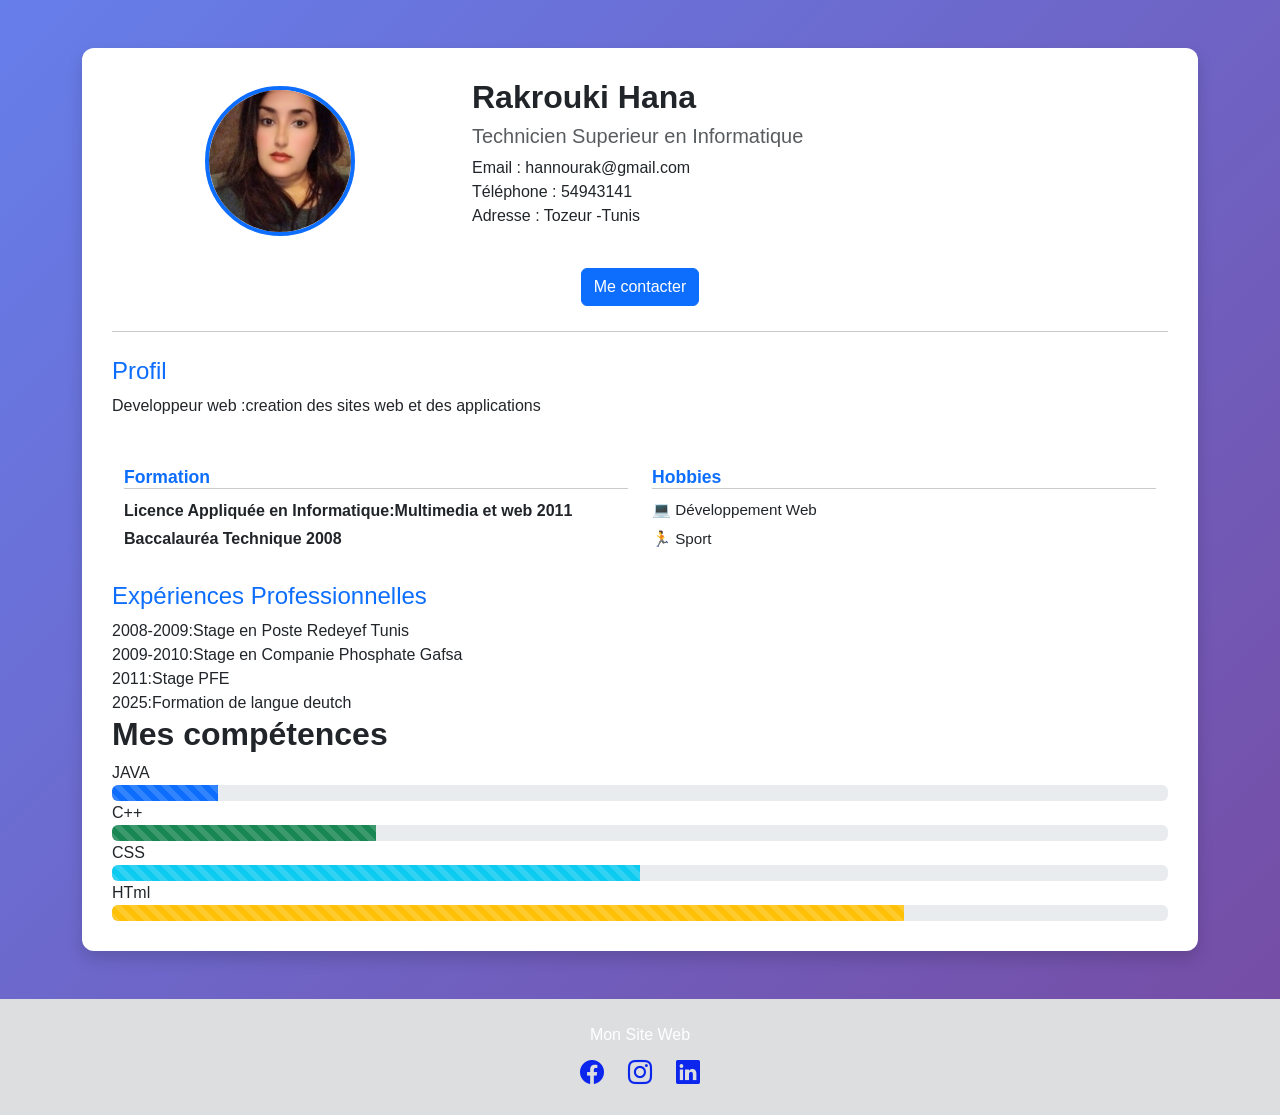
==== index.html @ 50c12f1c "version1" ====
<!DOCTYPE html>
<html lang="fr">
<head>
    <meta charset="UTF-8">
    <title>CV </title>

    <!-- Bootstrap -->
    <link href="https://cdn.jsdelivr.net/npm/bootstrap@5.3.2/dist/css/bootstrap.min.css" rel="stylesheet">
    <link rel="stylesheet" href="style.css">
    <!-- Bootstrap Icons (pour les icônes réseaux sociaux) -->
    <link href="https://cdn.jsdelivr.net/npm/bootstrap-icons/font/bootstrap-icons.css" rel="stylesheet">


</head>
<body>

<div class="container mt-5 mb-5">
    <div class="cv-card shadow">

        <!-- Header -->
        <div class="row align-items-center">
            <div class="col-md-4 text-center">
                <img src="01.jpeg" alt="Photo" class="profile-img">
            </div>
            <div class="col-md-8">
                <h2>Rakrouki Hana</h2>
                <h5 class="text-muted">Technicien Superieur en Informatique</h5>
                <p>Email : hannourak@gmail.com<br>
                   Téléphone : 54943141<br>
                   Adresse : Tozeur -Tunis
                </p>
            </div>
        </div>
        <!-- Bouton contact -->
        <div class="text-center mt-4">
            <a href="contact.html" class="btn btn-primary">
                Me contacter
            </a>
        </div>


        <hr>

        <!-- Profil -->
        <h4>Profil</h4>
        <p>
            Developpeur web :creation des sites web et des applications 
        </p>
<div class="container mt-4">
  <div class="row">
    
    <!-- FORMATION -->
    <div class="col-md-6">
      <h4 class="section-title">Formation</h4>
      
      <p class="mb-1 fw-semibold">Licence Appliquée en Informatique:Multimedia et web 2011 </p>
      <p class="mb-1 fw-semibold">Baccalauréa Technique 2008</p>
    </div>

    <!-- HOBBIES -->
    <div class="col-md-6">
      
         <h4 class="section-title">Hobbies</h4>
  <ul class="hobbies-list">
    <li>💻 Développement Web</li>
    <li>🏃 Sport</li>
  </ul>
        
    </div>

  </div>
</div>

        <!-- Expérience -->
        <h4>Expériences Professionnelles</h4>
        <div class="exp">
            <li class="list-group-item">2008-2009:Stage en Poste Redeyef Tunis</li>
            <li class="list-group-item">2009-2010:Stage en Companie Phosphate Gafsa </li>
            <li class="list-group-item">2011:Stage PFE</li>
            <li class="list-group-item">2025:Formation de langue deutch </li>
        </div>

        <!-- Compétences -->
        <section class="Mes compétences ">
        <h2>Mes compétences </h2>
        JAVA<div class="progress" role="progressbar" aria-label="Default striped example" aria-valuenow="10"
            aria-valuemin="0" aria-valuemax="100">
            <div class="progress-bar progress-bar-striped" style="width: 10%"></div>
        </div>
        C++<div class="progress" role="progressbar" aria-label="Success striped example" aria-valuenow="25"
            aria-valuemin="0" aria-valuemax="100">
            <div class="progress-bar progress-bar-striped bg-success" style="width: 25%"></div>
        </div>
        CSS<div class="progress" role="progressbar" aria-label="Info striped example" aria-valuenow="50"
            aria-valuemin="0" aria-valuemax="100">
            <div class="progress-bar progress-bar-striped bg-info" style="width: 50%"></div>
        </div>
        HTml<div class="progress" role="progressbar" aria-label="Warning striped example" aria-valuenow="75"
            aria-valuemin="0" aria-valuemax="100">
            <div class="progress-bar progress-bar-striped bg-warning" style="width: 75%"></div>
        </div>

        </div>
    </section>

    
  
</div>
            

    </div>
</div>
 <!-- Footer -->
  
    <footer class="py-4 mt-5">
        <title>Footer Bootstrap</title>
        <div class="container text-center">
            <p class="mb-2">Mon Site Web</p>

            <div class="social-icons">
                <a href="https://facebook.com" target="_blank"><i class="bi bi-facebook"></i></a>
                <a href="https://instagram.com" target="_blank"><i class="bi bi-instagram"></i></a>
                <a href="https://linkedin.com" target="_blank"><i class="bi bi-linkedin"></i></a>
            </div>
        </div>
    </footer>


</body>
</html>
---- style.css ----
body {
     background: linear-gradient(135deg, #667eea, #764ba2);
    font-family: 'Segoe UI', Tahoma, sans-serif;
}

.cv-card {
    background: #ffffff;
    border-radius: 12px;
    padding: 30px;
}

.profile-img {
    width: 150px;
    height: 150px;
    object-fit: cover;
    border-radius: 50%;
    border: 4px solid #0d6efd;
}

h2 {
    font-weight: bold;
}

h4 {
    color: #0d6efd;
    margin-top: 25px;
}

hr {
    margin: 25px 0;
}
.section-title {
  font-size: 1.1rem;
  font-weight: 600;
  border-bottom: 1px solid #ccc;
  margin-bottom: 10px;
}

.hobbies-list {
  list-style: none;
  padding: 0;
  margin: 0;
}

.hobbies-list li {
  font-size: 0.95rem;
  margin-bottom: 6px;
}
.section-title {
  font-size: 1.1rem;
  font-weight: 600;
  border-bottom: 1px solid #ccc;
  margin-bottom: 10px;
}
        footer {
            background-color: #dddedf;
            color: #fff;
        }
        footer a {
            color: #2b2c2d;
            text-decoration: none;
        }
        footer a:hover {
            color: #3607ee;
        }
        .social-icons i {
          color: #0c26ee;
            font-size: 1.5rem;
            margin: 0 10px;
        }
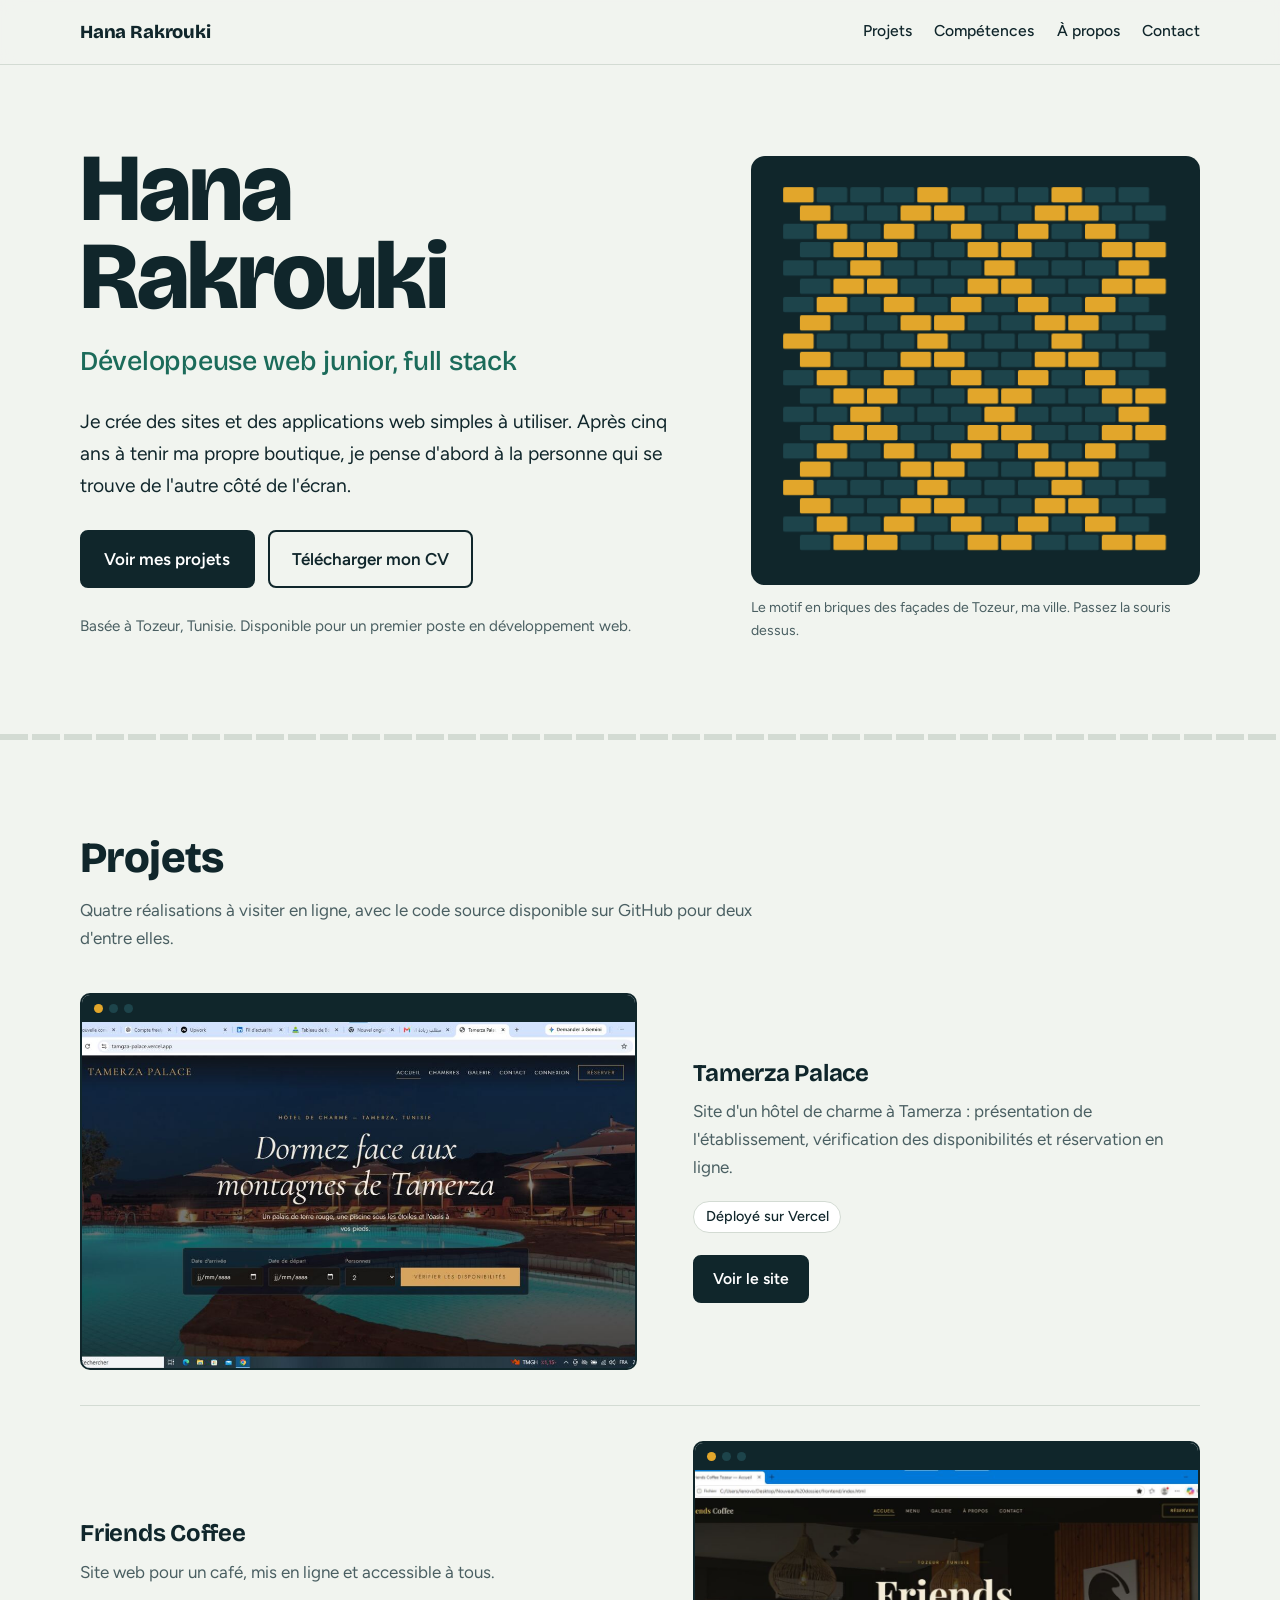
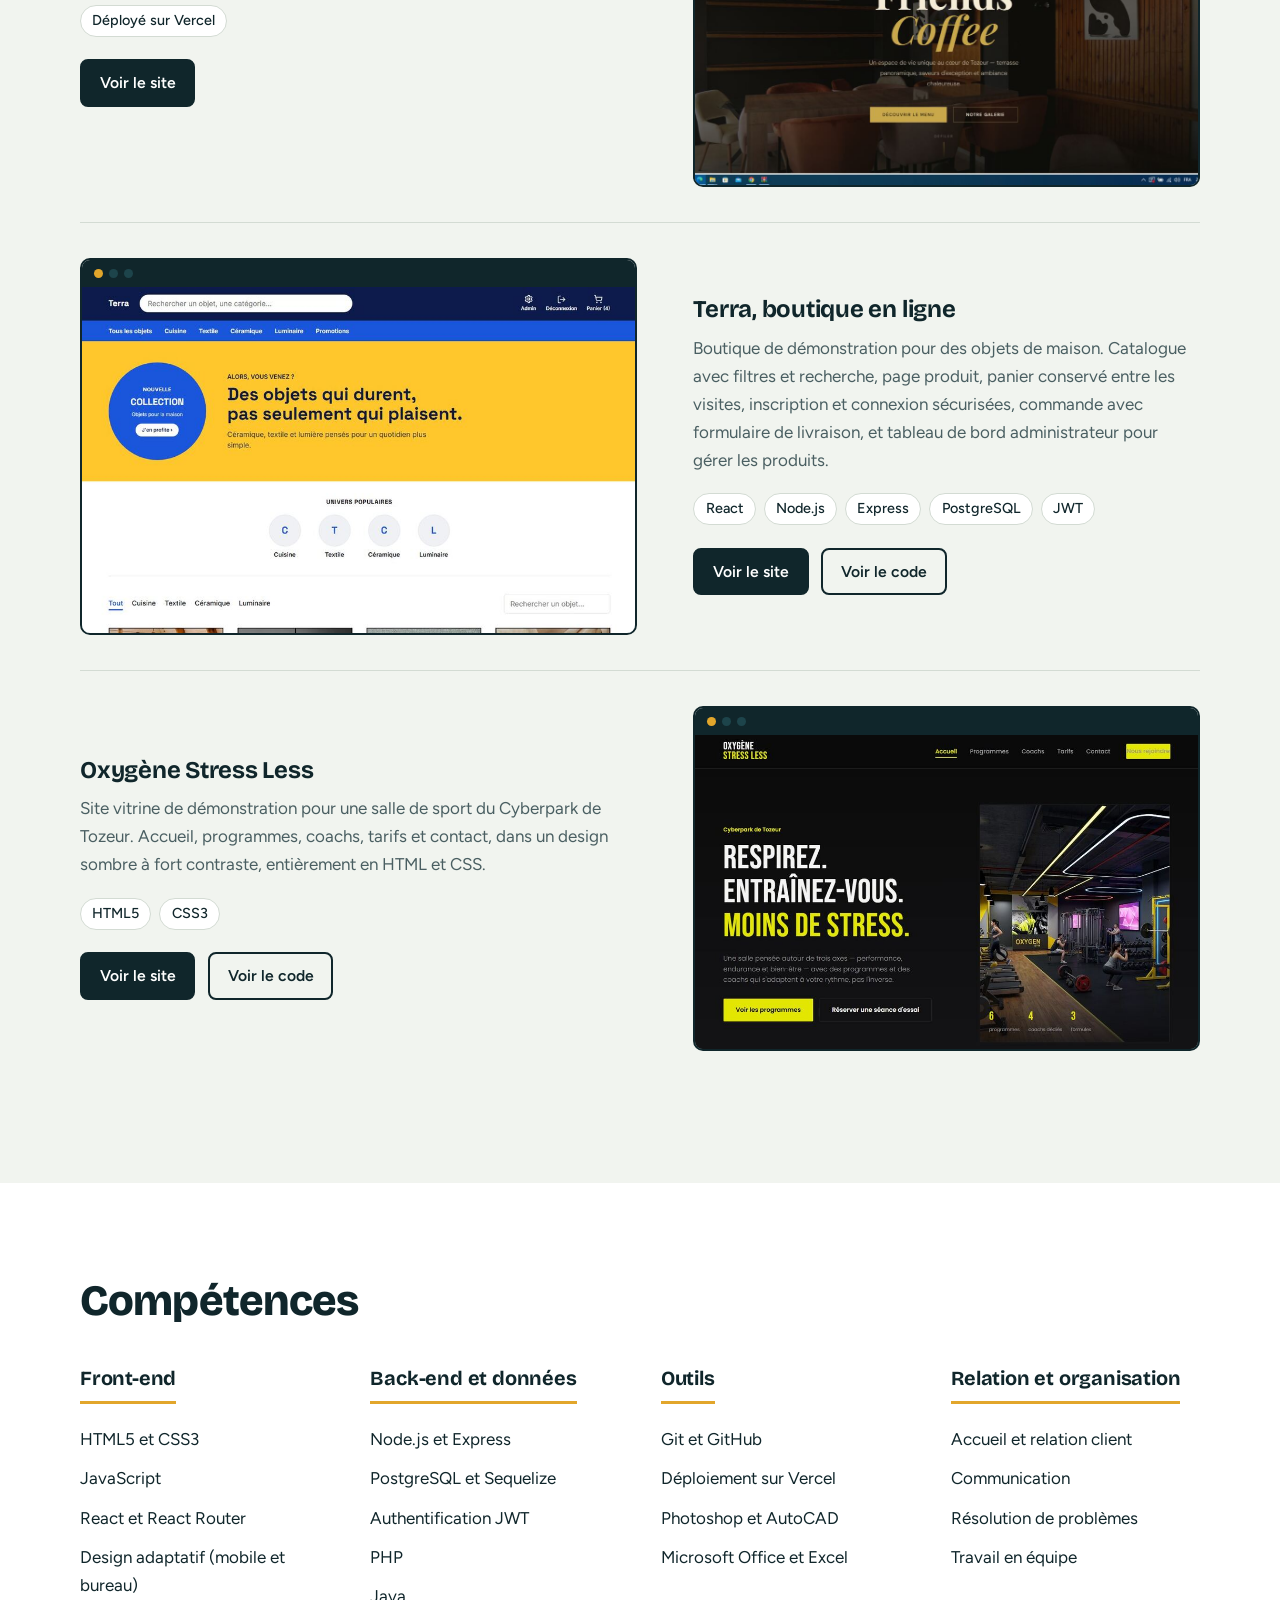
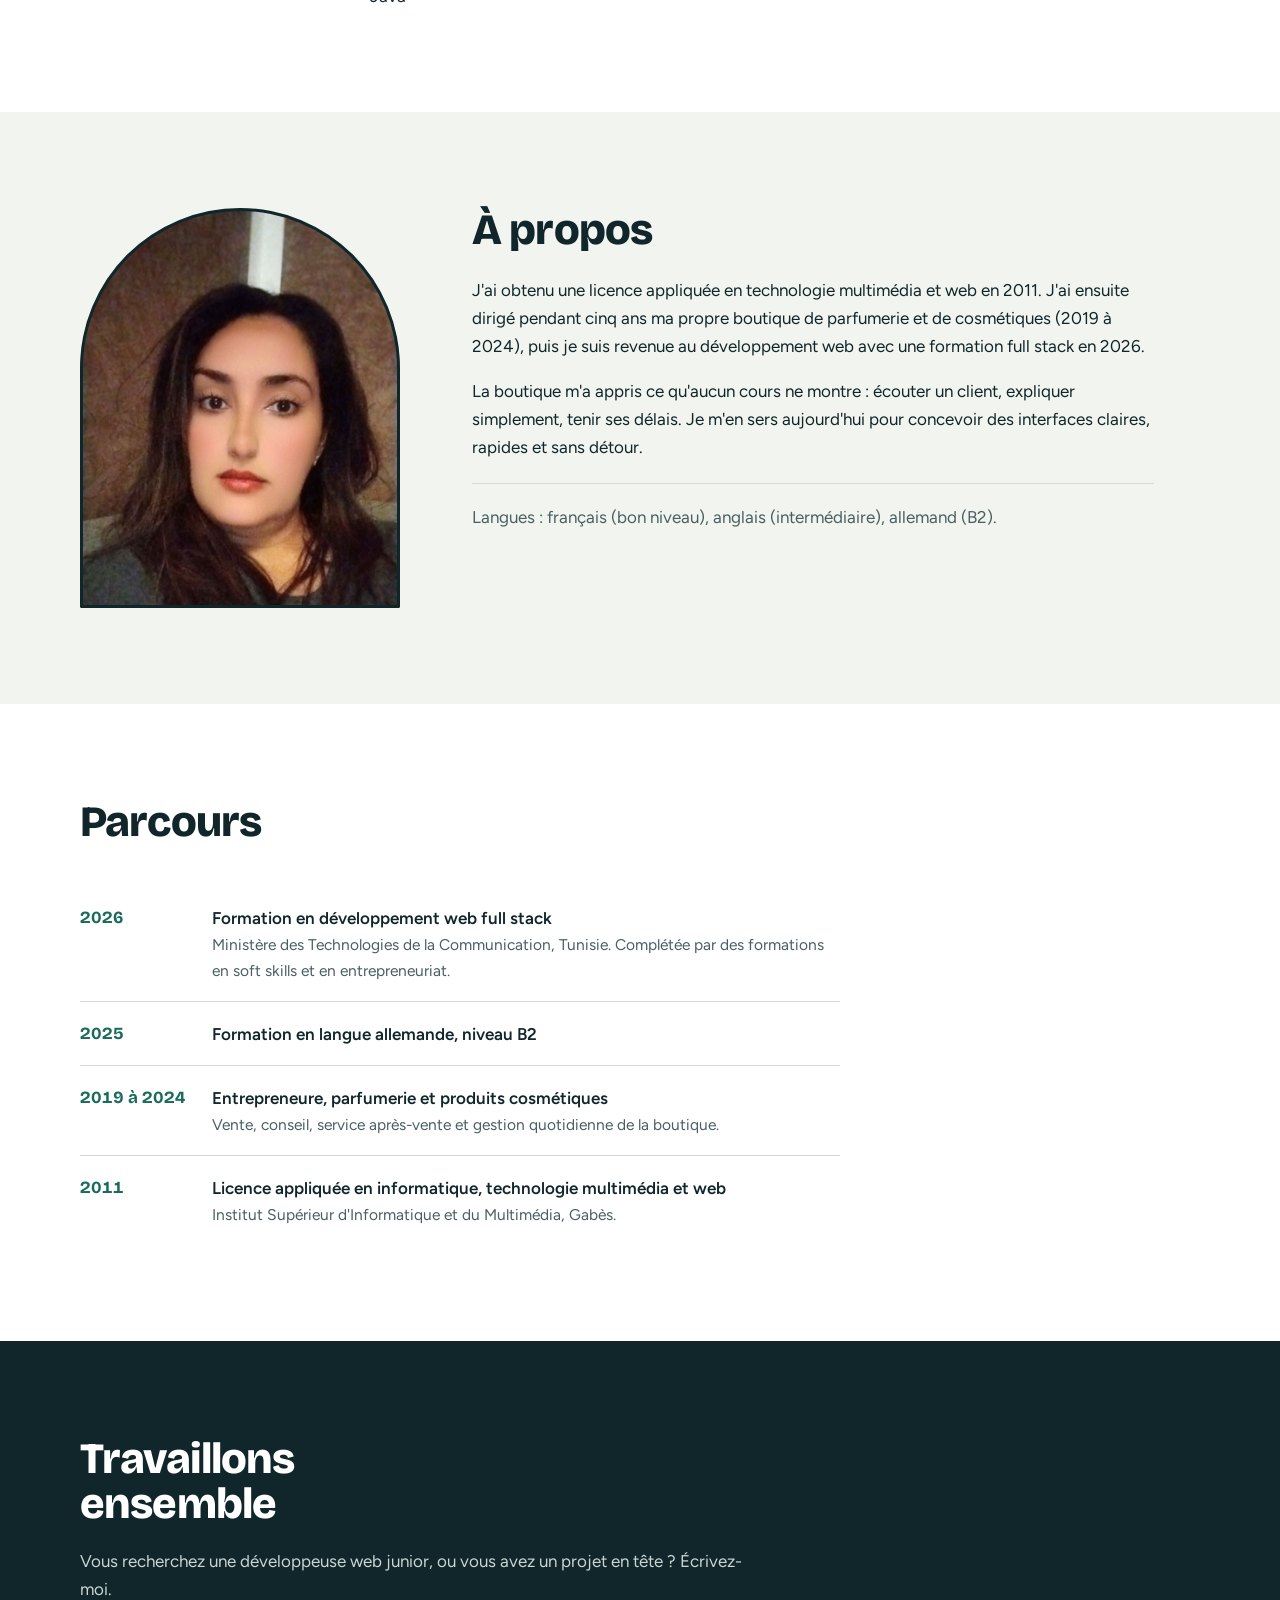
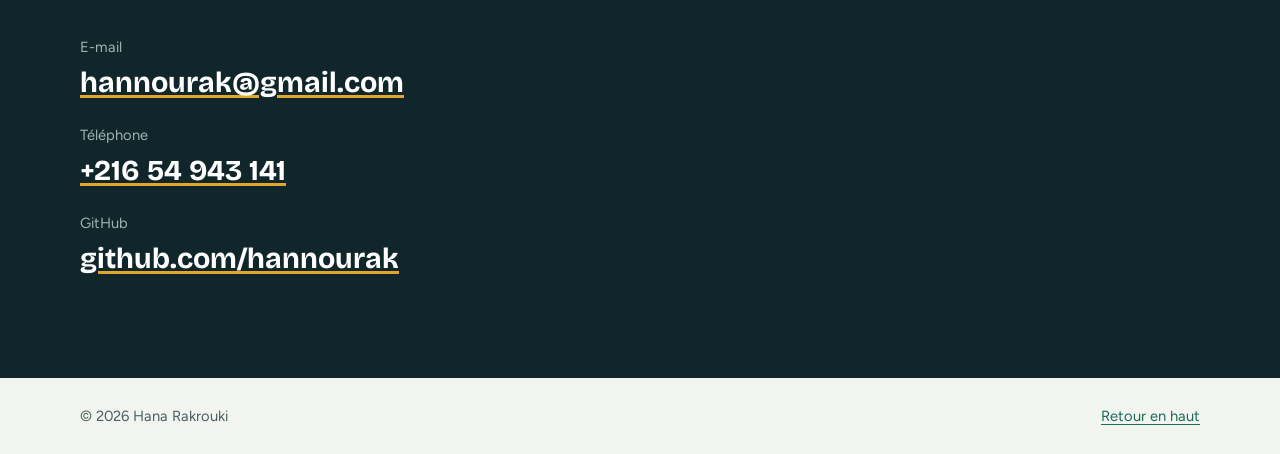
==== commit 2747535b: "Portfolio : hana rakrouki" ====
--- a/index.html
+++ b/index.html
@@ -1,130 +1,715 @@
 <!DOCTYPE html>
 <html lang="fr">
 <head>
-    <meta charset="UTF-8">
-    <title>CV </title>
-
-    <!-- Bootstrap -->
-    <link href="https://cdn.jsdelivr.net/npm/bootstrap@5.3.2/dist/css/bootstrap.min.css" rel="stylesheet">
-    <link rel="stylesheet" href="style.css">
-    <!-- Bootstrap Icons (pour les icônes réseaux sociaux) -->
-    <link href="https://cdn.jsdelivr.net/npm/bootstrap-icons/font/bootstrap-icons.css" rel="stylesheet">
-
-
+<meta charset="UTF-8">
+<meta name="viewport" content="width=device-width, initial-scale=1">
+<title>Hana Rakrouki, développeuse web junior full stack</title>
+<meta name="description" content="Portfolio de Hana Rakrouki, développeuse web junior full stack basée à Tozeur (Tunisie). Projets, compétences et contact.">
+<link rel="icon" href="data:image/svg+xml,%3Csvg xmlns='http://www.w3.org/2000/svg' viewBox='0 0 32 32'%3E%3Crect width='32' height='32' rx='6' fill='%2310262B'/%3E%3Crect x='4' y='6' width='11' height='6' fill='%23E2A62B'/%3E%3Crect x='17' y='6' width='11' height='6' fill='%231D444B'/%3E%3Crect x='10' y='14' width='11' height='6' fill='%231D444B'/%3E%3Crect x='4' y='22' width='11' height='6' fill='%231D444B'/%3E%3Crect x='17' y='22' width='11' height='6' fill='%23E2A62B'/%3E%3C/svg%3E">
+
+<link rel="preconnect" href="https://fonts.googleapis.com">
+<link rel="preconnect" href="https://fonts.gstatic.com" crossorigin>
+<link href="https://fonts.googleapis.com/css2?family=Bricolage+Grotesque:opsz,wght@12..96,500;12..96,700;12..96,800&family=Figtree:wght@400;500;600&display=swap" rel="stylesheet">
+
+<style>
+  :root {
+    --bg: #F1F4EF;
+    --surface: #FFFFFF;
+    --ink: #10262B;
+    --muted: #4A5F62;
+    --line: #D3DBD3;
+    --palm: #1B6B5A;
+    --palm-dark: #14503F;
+    --date: #E2A62B;
+    --brick: #1D444B;
+    --font-display: "Bricolage Grotesque", "Trebuchet MS", system-ui, sans-serif;
+    --font-body: "Figtree", system-ui, -apple-system, "Segoe UI", sans-serif;
+  }
+
+  *, *::before, *::after { box-sizing: border-box; }
+  html { scroll-behavior: smooth; scroll-padding-top: 76px; }
+  body {
+    margin: 0;
+    background: var(--bg);
+    color: var(--ink);
+    font-family: var(--font-body);
+    font-size: 1.0625rem;
+    line-height: 1.65;
+    -webkit-font-smoothing: antialiased;
+  }
+  img { max-width: 100%; display: block; }
+  a { color: var(--palm); text-underline-offset: 3px; }
+  a:hover { color: var(--palm-dark); }
+  :focus-visible { outline: 3px solid var(--date); outline-offset: 3px; border-radius: 4px; }
+
+  h1, h2, h3 { font-family: var(--font-display); line-height: 1.05; margin: 0; letter-spacing: -0.02em; }
+  h2 { font-size: clamp(1.9rem, 4vw, 2.7rem); font-weight: 800; }
+  h3 { font-size: 1.5rem; font-weight: 700; letter-spacing: -0.01em; }
+  p { margin: 0 0 1em; max-width: 62ch; }
+
+  .wrap { width: min(1120px, 100% - 2.5rem); margin-inline: auto; }
+  section { padding-block: clamp(3.5rem, 8vw, 6rem); }
+
+  /* Séparateur en rangée de briques */
+  .course {
+    height: 6px;
+    background: repeating-linear-gradient(90deg, var(--line) 0 28px, transparent 28px 32px);
+  }
+
+  /* ---------- En-tête ---------- */
+  .site-header {
+    position: sticky; top: 0; z-index: 10;
+    background: rgba(241, 244, 239, 0.92);
+    backdrop-filter: blur(8px);
+    border-bottom: 1px solid var(--line);
+  }
+  .site-header .wrap {
+    display: flex; align-items: center; justify-content: space-between;
+    gap: 1rem; min-height: 64px; flex-wrap: wrap; padding-block: .4rem;
+  }
+  .brand {
+    font-family: var(--font-display); font-weight: 800; font-size: 1.15rem;
+    color: var(--ink); text-decoration: none; letter-spacing: -0.01em;
+  }
+  .site-nav { display: flex; gap: 1.4rem; flex-wrap: wrap; }
+  .site-nav a { color: var(--ink); text-decoration: none; font-weight: 500; font-size: .98rem; padding-block: .3rem; border-bottom: 2px solid transparent; }
+  .site-nav a:hover { border-bottom-color: var(--date); color: var(--ink); }
+
+  /* ---------- Hero ---------- */
+  .hero { padding-block: clamp(2.5rem, 7vw, 5rem); }
+  .hero .wrap {
+    display: grid; gap: 2.5rem; align-items: center;
+    grid-template-columns: 1fr;
+  }
+  @media (min-width: 900px) {
+    .hero .wrap { grid-template-columns: 1.15fr 0.85fr; gap: 4rem; }
+  }
+  .hero h1 { font-size: clamp(3rem, 8.5vw, 6rem); font-weight: 800; line-height: .92; }
+  .hero .role {
+    font-family: var(--font-display); font-weight: 500;
+    font-size: clamp(1.25rem, 2.6vw, 1.7rem); color: var(--palm);
+    margin: 1.1rem 0 1.4rem; letter-spacing: -0.01em;
+  }
+  .hero .pitch { font-size: 1.2rem; max-width: 34em; }
+  .cta-row { display: flex; flex-wrap: wrap; gap: .8rem; margin-top: 1.8rem; }
+  .btn {
+    display: inline-block; font-weight: 600; text-decoration: none;
+    padding: .8rem 1.4rem; border-radius: 8px; border: 2px solid var(--ink);
+    transition: background-color .15s, color .15s, border-color .15s;
+  }
+  .btn-primary { background: var(--ink); color: #fff; }
+  .btn-primary:hover { background: var(--palm-dark); border-color: var(--palm-dark); color: #fff; }
+  .btn-ghost { color: var(--ink); background: transparent; }
+  .btn-ghost:hover { background: var(--ink); color: #fff; }
+  .hero-note { margin-top: 1.6rem; font-size: .95rem; color: var(--muted); }
+
+  .bricks { margin: 0; }
+  .bricks-panel {
+    background: var(--ink); border-radius: 14px; padding: clamp(.8rem, 2vw, 1.4rem);
+  }
+  .bricks svg { width: 100%; height: auto; display: block; }
+  .bricks .b {
+    fill: var(--brick);
+    opacity: 0;
+    animation: lay .45s ease-out forwards;
+    animation-delay: calc(var(--d) * 26ms);
+    transform-box: fill-box;
+    transition: transform .18s ease, fill .18s ease;
+  }
+  .bricks .b.r { fill: var(--date); }
+  .bricks .b:hover { transform: translate(-3px, -3px); fill: #2F6F6B; }
+  .bricks .b.r:hover { fill: #F3C463; }
+  @keyframes lay { to { opacity: 1; } }
+  .bricks figcaption { margin-top: .7rem; font-size: .88rem; color: var(--muted); }
+
+  /* ---------- Projets ---------- */
+  .section-head { margin-bottom: 2.6rem; }
+  .section-head p { margin-top: .9rem; color: var(--muted); }
+
+  .project {
+    display: grid; gap: 1.6rem; align-items: center;
+    grid-template-columns: 1fr;
+    padding-block: 2.2rem;
+    border-top: 1px solid var(--line);
+  }
+  .project:first-of-type { border-top: 0; padding-top: 0; }
+  @media (min-width: 860px) {
+    .project { grid-template-columns: 1.1fr 1fr; gap: 3.5rem; }
+    .project:nth-of-type(even) .shot { order: 2; }
+  }
+
+  /* Cadre de navigateur pour la capture d'écran */
+  .shot {
+    display: block; text-decoration: none;
+    border: 2px solid var(--ink); border-radius: 10px; overflow: hidden;
+    background: var(--surface);
+  }
+  .shot-bar {
+    display: flex; gap: 6px; padding: 9px 12px;
+    background: var(--ink);
+  }
+  .shot-bar i { width: 9px; height: 9px; border-radius: 50%; background: var(--brick); display: block; }
+  .shot-bar i:first-child { background: var(--date); }
+  .shot-body {
+    aspect-ratio: 16 / 10; position: relative;
+    /* motif de briques affiché tant qu'il n'y a pas de capture */
+    background:
+      linear-gradient(90deg, transparent 0 46%, rgba(255,255,255,.14) 46% 50%, transparent 50% 100%) 0 0 / 60px 40px,
+      linear-gradient(0deg, rgba(255,255,255,.14) 0 4px, transparent 4px 100%) 0 0 / 60px 20px,
+      var(--brick);
+  }
+  .shot-body img { width: 100%; height: 100%; object-fit: cover; object-position: top; position: absolute; inset: 0; }
+  a.shot:hover .shot-body { filter: brightness(1.05); }
+
+  .project h3 { margin-bottom: .7rem; }
+  .project .desc { color: var(--muted); }
+  .stack { list-style: none; padding: 0; margin: 1.2rem 0 1.4rem; display: flex; flex-wrap: wrap; gap: .5rem; }
+  .stack li {
+    font-size: .9rem; font-weight: 500; padding: .2rem .7rem;
+    border: 1.5px solid var(--line); border-radius: 999px; background: var(--surface);
+  }
+  .links { display: flex; flex-wrap: wrap; gap: .8rem; }
+  .links .btn { padding: .55rem 1.1rem; font-size: .98rem; }
+
+  /* ---------- Compétences ---------- */
+  .skills { background: var(--surface); }
+  .skill-groups { display: grid; gap: 2.2rem; grid-template-columns: 1fr; }
+  @media (min-width: 700px) { .skill-groups { grid-template-columns: repeat(2, 1fr); gap: 2.6rem 3rem; } }
+  @media (min-width: 1040px) { .skill-groups { grid-template-columns: repeat(4, 1fr); gap: 2.6rem; } }
+  .skill-groups h3 {
+    font-size: 1.25rem; padding-bottom: .7rem; margin-bottom: 1rem;
+    border-bottom: 3px solid var(--date); display: inline-block;
+  }
+  .skill-groups ul { list-style: none; padding: 0; margin: 0; }
+  .skill-groups li { padding: .35rem 0; }
+  .skill-groups .sub { color: var(--muted); font-size: .95rem; }
+
+  /* ---------- À propos ---------- */
+  .about .wrap { display: grid; gap: 2.5rem; grid-template-columns: 1fr; align-items: start; }
+  @media (min-width: 860px) { .about .wrap { grid-template-columns: 320px 1fr; gap: 4.5rem; } }
+  /* Photo en arche, comme les portes de la médina de Tozeur */
+  .portrait {
+    width: min(320px, 100%); aspect-ratio: 4 / 5;
+    border-radius: 999px 999px 10px 10px; overflow: hidden;
+    background: var(--ink); border: 3px solid var(--ink);
+    display: grid; place-items: center;
+    color: var(--date); font-family: var(--font-display); font-weight: 800; font-size: 4rem;
+  }
+  .portrait img { width: 100%; height: 100%; object-fit: cover; object-position: top; }
+  .about h2 { margin-bottom: 1.4rem; }
+  .langs { margin-top: 1.4rem; padding-top: 1.2rem; border-top: 1px solid var(--line); color: var(--muted); }
+
+  /* ---------- Parcours ---------- */
+  .path { background: var(--surface); }
+  .timeline { list-style: none; margin: 0; padding: 0; max-width: 760px; }
+  .timeline li {
+    display: grid; grid-template-columns: 110px 1fr; gap: 1.4rem;
+    padding: 1.1rem 0 1.1rem 0; border-top: 1px solid var(--line);
+  }
+  .timeline li:first-child { border-top: 0; }
+  .timeline .when { font-family: var(--font-display); font-weight: 700; color: var(--palm); font-variant-numeric: tabular-nums; }
+  .timeline strong { font-weight: 600; }
+  .timeline .where { color: var(--muted); display: block; font-size: .97rem; }
+  @media (max-width: 520px) { .timeline li { grid-template-columns: 1fr; gap: .1rem; } }
+
+  /* ---------- Contact ---------- */
+  .contact { background: var(--ink); color: #fff; }
+  .contact h2 { color: #fff; max-width: 14ch; }
+  .contact p { color: #C9D6D3; margin-top: 1.2rem; }
+  .contact-list { list-style: none; padding: 0; margin: 2rem 0 0; display: grid; gap: 1rem; }
+  .contact-list .label { display: block; font-size: .92rem; color: #9FB4B0; }
+  .contact-list a {
+    color: #fff; font-family: var(--font-display); font-weight: 700;
+    font-size: clamp(1.25rem, 3vw, 1.8rem); text-decoration-color: var(--date); text-decoration-thickness: 3px;
+    word-break: break-word;
+  }
+  .contact-list a:hover { color: var(--date); }
+  .contact :focus-visible { outline-color: var(--date); }
+
+  footer { padding-block: 1.6rem; font-size: .92rem; color: var(--muted); }
+  footer .wrap { display: flex; justify-content: space-between; gap: 1rem; flex-wrap: wrap; }
+
+  @media (prefers-reduced-motion: reduce) {
+    html { scroll-behavior: auto; }
+    .bricks .b { animation: none; opacity: 1; transition: none; }
+    .btn { transition: none; }
+  }
+</style>
 </head>
+
 <body>
 
-<div class="container mt-5 mb-5">
-    <div class="cv-card shadow">
-
-        <!-- Header -->
-        <div class="row align-items-center">
-            <div class="col-md-4 text-center">
-                <img src="01.jpeg" alt="Photo" class="profile-img">
-            </div>
-            <div class="col-md-8">
-                <h2>Rakrouki Hana</h2>
-                <h5 class="text-muted">Technicien Superieur en Informatique</h5>
-                <p>Email : hannourak@gmail.com<br>
-                   Téléphone : 54943141<br>
-                   Adresse : Tozeur -Tunis
-                </p>
-            </div>
-        </div>
-        <!-- Bouton contact -->
-        <div class="text-center mt-4">
-            <a href="contact.html" class="btn btn-primary">
-                Me contacter
-            </a>
-        </div>
-
-
-        <hr>
-
-        <!-- Profil -->
-        <h4>Profil</h4>
+<header class="site-header">
+  <div class="wrap">
+    <a class="brand" href="#top">Hana Rakrouki</a>
+    <nav class="site-nav" aria-label="Navigation principale">
+      <a href="#projets">Projets</a>
+      <a href="#competences">Compétences</a>
+      <a href="#a-propos">À propos</a>
+      <a href="#contact">Contact</a>
+    </nav>
+  </div>
+</header>
+
+<main id="top">
+
+  <!-- ===================== HERO ===================== -->
+  <section class="hero">
+    <div class="wrap">
+      <div>
+        <h1>Hana<br>Rakrouki</h1>
+        <p class="role">Développeuse web junior, full stack</p>
+        <p class="pitch">
+          Je crée des sites et des applications web simples à utiliser.
+          Après cinq ans à tenir ma propre boutique, je pense d'abord
+          à la personne qui se trouve de l'autre côté de l'écran.
+        </p>
+        <div class="cta-row">
+          <a class="btn btn-primary" href="#projets">Voir mes projets</a>
+          <a class="btn btn-ghost" href="CV_Hana_Rakrouki_FR.pdf" download>Télécharger mon CV</a>
+        </div>
+        <p class="hero-note">Basée à Tozeur, Tunisie. Disponible pour un premier poste en développement web.</p>
+      </div>
+
+      <figure class="bricks">
+        <div class="bricks-panel">
+<svg viewBox="-12 -12 530 504" role="img" aria-label="Motif de briques en losanges, inspiré des façades de Tozeur">
+<rect class="b r" style="--d:0" x="0" y="0" width="40" height="20" rx="2"/>
+<rect class="b" style="--d:1" x="44" y="0" width="40" height="20" rx="2"/>
+<rect class="b" style="--d:2" x="88" y="0" width="40" height="20" rx="2"/>
+<rect class="b" style="--d:3" x="132" y="0" width="40" height="20" rx="2"/>
+<rect class="b r" style="--d:4" x="176" y="0" width="40" height="20" rx="2"/>
+<rect class="b" style="--d:5" x="220" y="0" width="40" height="20" rx="2"/>
+<rect class="b" style="--d:6" x="264" y="0" width="40" height="20" rx="2"/>
+<rect class="b" style="--d:7" x="308" y="0" width="40" height="20" rx="2"/>
+<rect class="b r" style="--d:8" x="352" y="0" width="40" height="20" rx="2"/>
+<rect class="b" style="--d:9" x="396" y="0" width="40" height="20" rx="2"/>
+<rect class="b" style="--d:10" x="440" y="0" width="40" height="20" rx="2"/>
+<rect class="b r" style="--d:1" x="22" y="24" width="40" height="20" rx="2"/>
+<rect class="b" style="--d:2" x="66" y="24" width="40" height="20" rx="2"/>
+<rect class="b" style="--d:3" x="110" y="24" width="40" height="20" rx="2"/>
+<rect class="b r" style="--d:4" x="154" y="24" width="40" height="20" rx="2"/>
+<rect class="b r" style="--d:5" x="198" y="24" width="40" height="20" rx="2"/>
+<rect class="b" style="--d:6" x="242" y="24" width="40" height="20" rx="2"/>
+<rect class="b" style="--d:7" x="286" y="24" width="40" height="20" rx="2"/>
+<rect class="b r" style="--d:8" x="330" y="24" width="40" height="20" rx="2"/>
+<rect class="b r" style="--d:9" x="374" y="24" width="40" height="20" rx="2"/>
+<rect class="b" style="--d:10" x="418" y="24" width="40" height="20" rx="2"/>
+<rect class="b" style="--d:11" x="462" y="24" width="40" height="20" rx="2"/>
+<rect class="b" style="--d:2" x="0" y="48" width="40" height="20" rx="2"/>
+<rect class="b r" style="--d:3" x="44" y="48" width="40" height="20" rx="2"/>
+<rect class="b" style="--d:4" x="88" y="48" width="40" height="20" rx="2"/>
+<rect class="b r" style="--d:5" x="132" y="48" width="40" height="20" rx="2"/>
+<rect class="b" style="--d:6" x="176" y="48" width="40" height="20" rx="2"/>
+<rect class="b r" style="--d:7" x="220" y="48" width="40" height="20" rx="2"/>
+<rect class="b" style="--d:8" x="264" y="48" width="40" height="20" rx="2"/>
+<rect class="b r" style="--d:9" x="308" y="48" width="40" height="20" rx="2"/>
+<rect class="b" style="--d:10" x="352" y="48" width="40" height="20" rx="2"/>
+<rect class="b r" style="--d:11" x="396" y="48" width="40" height="20" rx="2"/>
+<rect class="b" style="--d:12" x="440" y="48" width="40" height="20" rx="2"/>
+<rect class="b" style="--d:3" x="22" y="72" width="40" height="20" rx="2"/>
+<rect class="b r" style="--d:4" x="66" y="72" width="40" height="20" rx="2"/>
+<rect class="b r" style="--d:5" x="110" y="72" width="40" height="20" rx="2"/>
+<rect class="b" style="--d:6" x="154" y="72" width="40" height="20" rx="2"/>
+<rect class="b" style="--d:7" x="198" y="72" width="40" height="20" rx="2"/>
+<rect class="b r" style="--d:8" x="242" y="72" width="40" height="20" rx="2"/>
+<rect class="b r" style="--d:9" x="286" y="72" width="40" height="20" rx="2"/>
+<rect class="b" style="--d:10" x="330" y="72" width="40" height="20" rx="2"/>
+<rect class="b" style="--d:11" x="374" y="72" width="40" height="20" rx="2"/>
+<rect class="b r" style="--d:12" x="418" y="72" width="40" height="20" rx="2"/>
+<rect class="b r" style="--d:13" x="462" y="72" width="40" height="20" rx="2"/>
+<rect class="b" style="--d:4" x="0" y="96" width="40" height="20" rx="2"/>
+<rect class="b" style="--d:5" x="44" y="96" width="40" height="20" rx="2"/>
+<rect class="b r" style="--d:6" x="88" y="96" width="40" height="20" rx="2"/>
+<rect class="b" style="--d:7" x="132" y="96" width="40" height="20" rx="2"/>
+<rect class="b" style="--d:8" x="176" y="96" width="40" height="20" rx="2"/>
+<rect class="b" style="--d:9" x="220" y="96" width="40" height="20" rx="2"/>
+<rect class="b r" style="--d:10" x="264" y="96" width="40" height="20" rx="2"/>
+<rect class="b" style="--d:11" x="308" y="96" width="40" height="20" rx="2"/>
+<rect class="b" style="--d:12" x="352" y="96" width="40" height="20" rx="2"/>
+<rect class="b" style="--d:13" x="396" y="96" width="40" height="20" rx="2"/>
+<rect class="b r" style="--d:14" x="440" y="96" width="40" height="20" rx="2"/>
+<rect class="b" style="--d:5" x="22" y="120" width="40" height="20" rx="2"/>
+<rect class="b r" style="--d:6" x="66" y="120" width="40" height="20" rx="2"/>
+<rect class="b r" style="--d:7" x="110" y="120" width="40" height="20" rx="2"/>
+<rect class="b" style="--d:8" x="154" y="120" width="40" height="20" rx="2"/>
+<rect class="b" style="--d:9" x="198" y="120" width="40" height="20" rx="2"/>
+<rect class="b r" style="--d:10" x="242" y="120" width="40" height="20" rx="2"/>
+<rect class="b r" style="--d:11" x="286" y="120" width="40" height="20" rx="2"/>
+<rect class="b" style="--d:12" x="330" y="120" width="40" height="20" rx="2"/>
+<rect class="b" style="--d:13" x="374" y="120" width="40" height="20" rx="2"/>
+<rect class="b r" style="--d:14" x="418" y="120" width="40" height="20" rx="2"/>
+<rect class="b r" style="--d:15" x="462" y="120" width="40" height="20" rx="2"/>
+<rect class="b" style="--d:6" x="0" y="144" width="40" height="20" rx="2"/>
+<rect class="b r" style="--d:7" x="44" y="144" width="40" height="20" rx="2"/>
+<rect class="b" style="--d:8" x="88" y="144" width="40" height="20" rx="2"/>
+<rect class="b r" style="--d:9" x="132" y="144" width="40" height="20" rx="2"/>
+<rect class="b" style="--d:10" x="176" y="144" width="40" height="20" rx="2"/>
+<rect class="b r" style="--d:11" x="220" y="144" width="40" height="20" rx="2"/>
+<rect class="b" style="--d:12" x="264" y="144" width="40" height="20" rx="2"/>
+<rect class="b r" style="--d:13" x="308" y="144" width="40" height="20" rx="2"/>
+<rect class="b" style="--d:14" x="352" y="144" width="40" height="20" rx="2"/>
+<rect class="b r" style="--d:15" x="396" y="144" width="40" height="20" rx="2"/>
+<rect class="b" style="--d:16" x="440" y="144" width="40" height="20" rx="2"/>
+<rect class="b r" style="--d:7" x="22" y="168" width="40" height="20" rx="2"/>
+<rect class="b" style="--d:8" x="66" y="168" width="40" height="20" rx="2"/>
+<rect class="b" style="--d:9" x="110" y="168" width="40" height="20" rx="2"/>
+<rect class="b r" style="--d:10" x="154" y="168" width="40" height="20" rx="2"/>
+<rect class="b r" style="--d:11" x="198" y="168" width="40" height="20" rx="2"/>
+<rect class="b" style="--d:12" x="242" y="168" width="40" height="20" rx="2"/>
+<rect class="b" style="--d:13" x="286" y="168" width="40" height="20" rx="2"/>
+<rect class="b r" style="--d:14" x="330" y="168" width="40" height="20" rx="2"/>
+<rect class="b r" style="--d:15" x="374" y="168" width="40" height="20" rx="2"/>
+<rect class="b" style="--d:16" x="418" y="168" width="40" height="20" rx="2"/>
+<rect class="b" style="--d:17" x="462" y="168" width="40" height="20" rx="2"/>
+<rect class="b r" style="--d:8" x="0" y="192" width="40" height="20" rx="2"/>
+<rect class="b" style="--d:9" x="44" y="192" width="40" height="20" rx="2"/>
+<rect class="b" style="--d:10" x="88" y="192" width="40" height="20" rx="2"/>
+<rect class="b" style="--d:11" x="132" y="192" width="40" height="20" rx="2"/>
+<rect class="b r" style="--d:12" x="176" y="192" width="40" height="20" rx="2"/>
+<rect class="b" style="--d:13" x="220" y="192" width="40" height="20" rx="2"/>
+<rect class="b" style="--d:14" x="264" y="192" width="40" height="20" rx="2"/>
+<rect class="b" style="--d:15" x="308" y="192" width="40" height="20" rx="2"/>
+<rect class="b r" style="--d:16" x="352" y="192" width="40" height="20" rx="2"/>
+<rect class="b" style="--d:17" x="396" y="192" width="40" height="20" rx="2"/>
+<rect class="b" style="--d:18" x="440" y="192" width="40" height="20" rx="2"/>
+<rect class="b r" style="--d:9" x="22" y="216" width="40" height="20" rx="2"/>
+<rect class="b" style="--d:10" x="66" y="216" width="40" height="20" rx="2"/>
+<rect class="b" style="--d:11" x="110" y="216" width="40" height="20" rx="2"/>
+<rect class="b r" style="--d:12" x="154" y="216" width="40" height="20" rx="2"/>
+<rect class="b r" style="--d:13" x="198" y="216" width="40" height="20" rx="2"/>
+<rect class="b" style="--d:14" x="242" y="216" width="40" height="20" rx="2"/>
+<rect class="b" style="--d:15" x="286" y="216" width="40" height="20" rx="2"/>
+<rect class="b r" style="--d:16" x="330" y="216" width="40" height="20" rx="2"/>
+<rect class="b r" style="--d:17" x="374" y="216" width="40" height="20" rx="2"/>
+<rect class="b" style="--d:18" x="418" y="216" width="40" height="20" rx="2"/>
+<rect class="b" style="--d:19" x="462" y="216" width="40" height="20" rx="2"/>
+<rect class="b" style="--d:10" x="0" y="240" width="40" height="20" rx="2"/>
+<rect class="b r" style="--d:11" x="44" y="240" width="40" height="20" rx="2"/>
+<rect class="b" style="--d:12" x="88" y="240" width="40" height="20" rx="2"/>
+<rect class="b r" style="--d:13" x="132" y="240" width="40" height="20" rx="2"/>
+<rect class="b" style="--d:14" x="176" y="240" width="40" height="20" rx="2"/>
+<rect class="b r" style="--d:15" x="220" y="240" width="40" height="20" rx="2"/>
+<rect class="b" style="--d:16" x="264" y="240" width="40" height="20" rx="2"/>
+<rect class="b r" style="--d:17" x="308" y="240" width="40" height="20" rx="2"/>
+<rect class="b" style="--d:18" x="352" y="240" width="40" height="20" rx="2"/>
+<rect class="b r" style="--d:19" x="396" y="240" width="40" height="20" rx="2"/>
+<rect class="b" style="--d:20" x="440" y="240" width="40" height="20" rx="2"/>
+<rect class="b" style="--d:11" x="22" y="264" width="40" height="20" rx="2"/>
+<rect class="b r" style="--d:12" x="66" y="264" width="40" height="20" rx="2"/>
+<rect class="b r" style="--d:13" x="110" y="264" width="40" height="20" rx="2"/>
+<rect class="b" style="--d:14" x="154" y="264" width="40" height="20" rx="2"/>
+<rect class="b" style="--d:15" x="198" y="264" width="40" height="20" rx="2"/>
+<rect class="b r" style="--d:16" x="242" y="264" width="40" height="20" rx="2"/>
+<rect class="b r" style="--d:17" x="286" y="264" width="40" height="20" rx="2"/>
+<rect class="b" style="--d:18" x="330" y="264" width="40" height="20" rx="2"/>
+<rect class="b" style="--d:19" x="374" y="264" width="40" height="20" rx="2"/>
+<rect class="b r" style="--d:20" x="418" y="264" width="40" height="20" rx="2"/>
+<rect class="b r" style="--d:21" x="462" y="264" width="40" height="20" rx="2"/>
+<rect class="b" style="--d:12" x="0" y="288" width="40" height="20" rx="2"/>
+<rect class="b" style="--d:13" x="44" y="288" width="40" height="20" rx="2"/>
+<rect class="b r" style="--d:14" x="88" y="288" width="40" height="20" rx="2"/>
+<rect class="b" style="--d:15" x="132" y="288" width="40" height="20" rx="2"/>
+<rect class="b" style="--d:16" x="176" y="288" width="40" height="20" rx="2"/>
+<rect class="b" style="--d:17" x="220" y="288" width="40" height="20" rx="2"/>
+<rect class="b r" style="--d:18" x="264" y="288" width="40" height="20" rx="2"/>
+<rect class="b" style="--d:19" x="308" y="288" width="40" height="20" rx="2"/>
+<rect class="b" style="--d:20" x="352" y="288" width="40" height="20" rx="2"/>
+<rect class="b" style="--d:21" x="396" y="288" width="40" height="20" rx="2"/>
+<rect class="b r" style="--d:22" x="440" y="288" width="40" height="20" rx="2"/>
+<rect class="b" style="--d:13" x="22" y="312" width="40" height="20" rx="2"/>
+<rect class="b r" style="--d:14" x="66" y="312" width="40" height="20" rx="2"/>
+<rect class="b r" style="--d:15" x="110" y="312" width="40" height="20" rx="2"/>
+<rect class="b" style="--d:16" x="154" y="312" width="40" height="20" rx="2"/>
+<rect class="b" style="--d:17" x="198" y="312" width="40" height="20" rx="2"/>
+<rect class="b r" style="--d:18" x="242" y="312" width="40" height="20" rx="2"/>
+<rect class="b r" style="--d:19" x="286" y="312" width="40" height="20" rx="2"/>
+<rect class="b" style="--d:20" x="330" y="312" width="40" height="20" rx="2"/>
+<rect class="b" style="--d:21" x="374" y="312" width="40" height="20" rx="2"/>
+<rect class="b r" style="--d:22" x="418" y="312" width="40" height="20" rx="2"/>
+<rect class="b r" style="--d:23" x="462" y="312" width="40" height="20" rx="2"/>
+<rect class="b" style="--d:14" x="0" y="336" width="40" height="20" rx="2"/>
+<rect class="b r" style="--d:15" x="44" y="336" width="40" height="20" rx="2"/>
+<rect class="b" style="--d:16" x="88" y="336" width="40" height="20" rx="2"/>
+<rect class="b r" style="--d:17" x="132" y="336" width="40" height="20" rx="2"/>
+<rect class="b" style="--d:18" x="176" y="336" width="40" height="20" rx="2"/>
+<rect class="b r" style="--d:19" x="220" y="336" width="40" height="20" rx="2"/>
+<rect class="b" style="--d:20" x="264" y="336" width="40" height="20" rx="2"/>
+<rect class="b r" style="--d:21" x="308" y="336" width="40" height="20" rx="2"/>
+<rect class="b" style="--d:22" x="352" y="336" width="40" height="20" rx="2"/>
+<rect class="b r" style="--d:23" x="396" y="336" width="40" height="20" rx="2"/>
+<rect class="b" style="--d:24" x="440" y="336" width="40" height="20" rx="2"/>
+<rect class="b r" style="--d:15" x="22" y="360" width="40" height="20" rx="2"/>
+<rect class="b" style="--d:16" x="66" y="360" width="40" height="20" rx="2"/>
+<rect class="b" style="--d:17" x="110" y="360" width="40" height="20" rx="2"/>
+<rect class="b r" style="--d:18" x="154" y="360" width="40" height="20" rx="2"/>
+<rect class="b r" style="--d:19" x="198" y="360" width="40" height="20" rx="2"/>
+<rect class="b" style="--d:20" x="242" y="360" width="40" height="20" rx="2"/>
+<rect class="b" style="--d:21" x="286" y="360" width="40" height="20" rx="2"/>
+<rect class="b r" style="--d:22" x="330" y="360" width="40" height="20" rx="2"/>
+<rect class="b r" style="--d:23" x="374" y="360" width="40" height="20" rx="2"/>
+<rect class="b" style="--d:24" x="418" y="360" width="40" height="20" rx="2"/>
+<rect class="b" style="--d:25" x="462" y="360" width="40" height="20" rx="2"/>
+<rect class="b r" style="--d:16" x="0" y="384" width="40" height="20" rx="2"/>
+<rect class="b" style="--d:17" x="44" y="384" width="40" height="20" rx="2"/>
+<rect class="b" style="--d:18" x="88" y="384" width="40" height="20" rx="2"/>
+<rect class="b" style="--d:19" x="132" y="384" width="40" height="20" rx="2"/>
+<rect class="b r" style="--d:20" x="176" y="384" width="40" height="20" rx="2"/>
+<rect class="b" style="--d:21" x="220" y="384" width="40" height="20" rx="2"/>
+<rect class="b" style="--d:22" x="264" y="384" width="40" height="20" rx="2"/>
+<rect class="b" style="--d:23" x="308" y="384" width="40" height="20" rx="2"/>
+<rect class="b r" style="--d:24" x="352" y="384" width="40" height="20" rx="2"/>
+<rect class="b" style="--d:25" x="396" y="384" width="40" height="20" rx="2"/>
+<rect class="b" style="--d:26" x="440" y="384" width="40" height="20" rx="2"/>
+<rect class="b r" style="--d:17" x="22" y="408" width="40" height="20" rx="2"/>
+<rect class="b" style="--d:18" x="66" y="408" width="40" height="20" rx="2"/>
+<rect class="b" style="--d:19" x="110" y="408" width="40" height="20" rx="2"/>
+<rect class="b r" style="--d:20" x="154" y="408" width="40" height="20" rx="2"/>
+<rect class="b r" style="--d:21" x="198" y="408" width="40" height="20" rx="2"/>
+<rect class="b" style="--d:22" x="242" y="408" width="40" height="20" rx="2"/>
+<rect class="b" style="--d:23" x="286" y="408" width="40" height="20" rx="2"/>
+<rect class="b r" style="--d:24" x="330" y="408" width="40" height="20" rx="2"/>
+<rect class="b r" style="--d:25" x="374" y="408" width="40" height="20" rx="2"/>
+<rect class="b" style="--d:26" x="418" y="408" width="40" height="20" rx="2"/>
+<rect class="b" style="--d:27" x="462" y="408" width="40" height="20" rx="2"/>
+<rect class="b" style="--d:18" x="0" y="432" width="40" height="20" rx="2"/>
+<rect class="b r" style="--d:19" x="44" y="432" width="40" height="20" rx="2"/>
+<rect class="b" style="--d:20" x="88" y="432" width="40" height="20" rx="2"/>
+<rect class="b r" style="--d:21" x="132" y="432" width="40" height="20" rx="2"/>
+<rect class="b" style="--d:22" x="176" y="432" width="40" height="20" rx="2"/>
+<rect class="b r" style="--d:23" x="220" y="432" width="40" height="20" rx="2"/>
+<rect class="b" style="--d:24" x="264" y="432" width="40" height="20" rx="2"/>
+<rect class="b r" style="--d:25" x="308" y="432" width="40" height="20" rx="2"/>
+<rect class="b" style="--d:26" x="352" y="432" width="40" height="20" rx="2"/>
+<rect class="b r" style="--d:27" x="396" y="432" width="40" height="20" rx="2"/>
+<rect class="b" style="--d:28" x="440" y="432" width="40" height="20" rx="2"/>
+<rect class="b" style="--d:19" x="22" y="456" width="40" height="20" rx="2"/>
+<rect class="b r" style="--d:20" x="66" y="456" width="40" height="20" rx="2"/>
+<rect class="b r" style="--d:21" x="110" y="456" width="40" height="20" rx="2"/>
+<rect class="b" style="--d:22" x="154" y="456" width="40" height="20" rx="2"/>
+<rect class="b" style="--d:23" x="198" y="456" width="40" height="20" rx="2"/>
+<rect class="b r" style="--d:24" x="242" y="456" width="40" height="20" rx="2"/>
+<rect class="b r" style="--d:25" x="286" y="456" width="40" height="20" rx="2"/>
+<rect class="b" style="--d:26" x="330" y="456" width="40" height="20" rx="2"/>
+<rect class="b" style="--d:27" x="374" y="456" width="40" height="20" rx="2"/>
+<rect class="b r" style="--d:28" x="418" y="456" width="40" height="20" rx="2"/>
+<rect class="b r" style="--d:29" x="462" y="456" width="40" height="20" rx="2"/>
+</svg>
+        </div>
+        <figcaption>Le motif en briques des façades de Tozeur, ma ville. Passez la souris dessus.</figcaption>
+      </figure>
+    </div>
+  </section>
+
+  <div class="course" aria-hidden="true"></div>
+
+  <!-- ===================== PROJETS =====================
+       Les captures d'écran sont des fichiers à mettre dans le dépôt, à côté de index.html :
+       projet-tamerza.jpg, projet-friends-coffee.jpg, projet-terra.jpg, projet-oxygene.jpg
+       Sans fichier, un motif de briques s'affiche à la place.
+  -->
+  <section id="projets">
+    <div class="wrap">
+      <div class="section-head">
+        <h2>Projets</h2>
+        <p>Quatre réalisations à visiter en ligne, avec le code source disponible sur GitHub pour deux d'entre elles.</p>
+      </div>
+
+      <article class="project">
+        <a class="shot" href="https://tamgza-palace.vercel.app/" target="_blank" rel="noopener" aria-label="Ouvrir Tamerza Palace en ligne">
+          <div class="shot-bar" aria-hidden="true"><i></i><i></i><i></i></div>
+          <div class="shot-body"><img src="[data-uri]" alt="Capture d'écran du projet Tamerza Palace" onerror="this.remove()"></div>
+        </a>
+        <div>
+          <h3>Tamerza Palace</h3>
+          <p class="desc">Site d'un hôtel de charme à Tamerza : présentation de l'établissement, vérification des disponibilités et réservation en ligne.</p>
+          <ul class="stack"><li>Déployé sur Vercel</li></ul>
+          <div class="links">
+            <a class="btn btn-primary" href="https://tamgza-palace.vercel.app/" target="_blank" rel="noopener">Voir le site</a>
+            
+          </div>
+        </div>
+      </article>
+
+      <article class="project">
+        <a class="shot" href="https://friends-coffee-website.vercel.app/" target="_blank" rel="noopener" aria-label="Ouvrir Friends Coffee en ligne">
+          <div class="shot-bar" aria-hidden="true"><i></i><i></i><i></i></div>
+          <div class="shot-body"><img src="[data-uri]" alt="Capture d'écran du projet Friends Coffee" onerror="this.remove()"></div>
+        </a>
+        <div>
+          <h3>Friends Coffee</h3>
+          <p class="desc">Site web pour un café, mis en ligne et accessible à tous.</p>
+          <ul class="stack"><li>Déployé sur Vercel</li></ul>
+          <div class="links">
+            <a class="btn btn-primary" href="https://friends-coffee-website.vercel.app/" target="_blank" rel="noopener">Voir le site</a>
+            
+          </div>
+        </div>
+      </article>
+
+      <article class="project">
+        <div class="shot">
+          <div class="shot-bar" aria-hidden="true"><i></i><i></i><i></i></div>
+          <div class="shot-body"><img src="[data-uri]